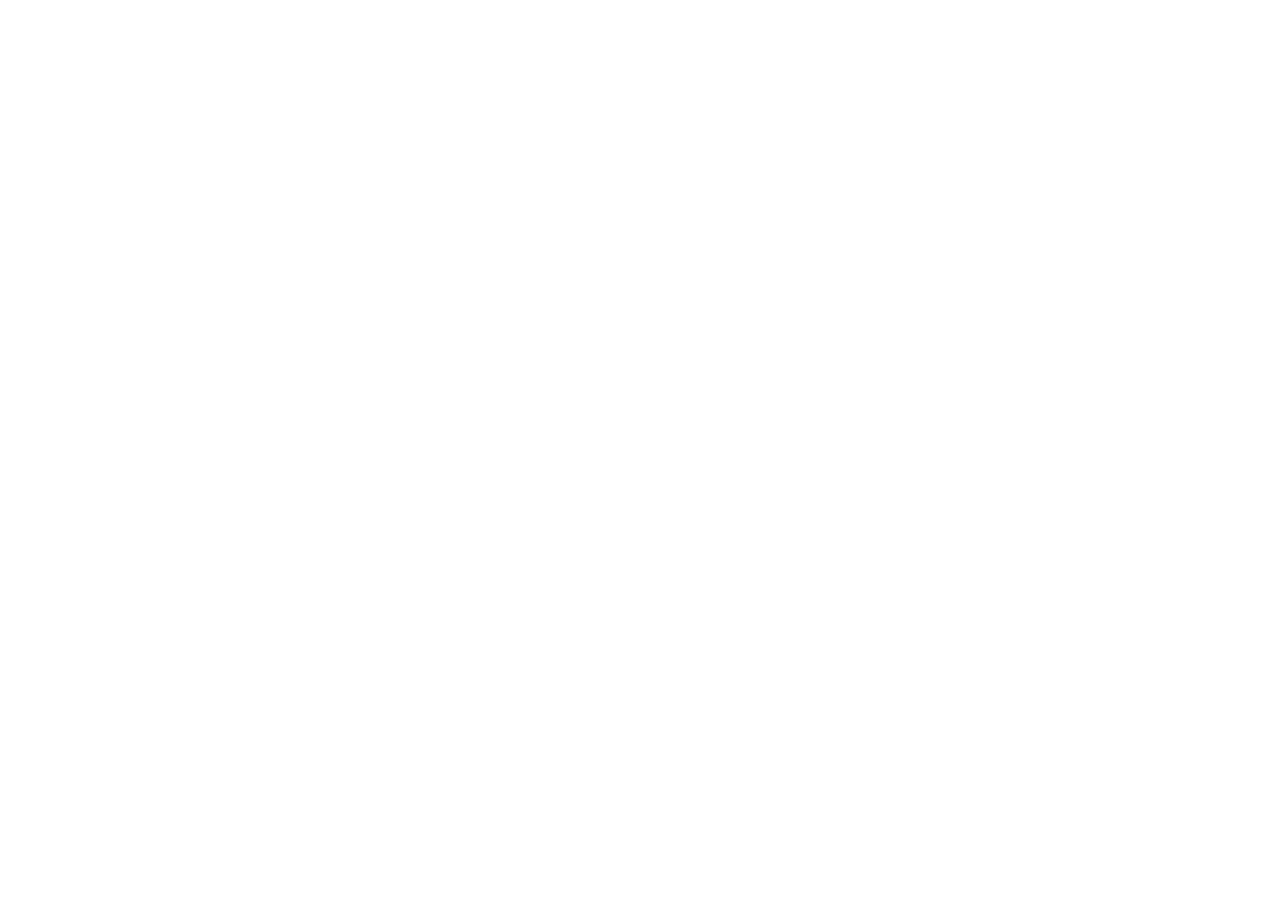
==== index.html @ 9d321643 "Update" ====
<!doctype html><html lang=""><head><meta charset="utf-8"><meta http-equiv="X-UA-Compatible" content="IE=edge"><meta name="viewport" content="width=device-width,initial-scale=1"><link rel="icon" href="/favicon.ico"><link rel="stylesheet" href="/smarteka-frontend-prod/css/base.css"><title>СМАРТЕКА</title><script defer="defer" src="/smarteka-frontend-prod/js/chunk-vendors.4769e4c1.js"></script><script defer="defer" src="/smarteka-frontend-prod/js/chunk-common.5cd771df.js"></script><script defer="defer" src="/smarteka-frontend-prod/js/index.750ee842.js"></script><link href="/smarteka-frontend-prod/css/index.c932b9e1.css" rel="stylesheet"></head><body><noscript><strong>We're sorry but СМАРТЕКА doesn't work properly without JavaScript enabled. Please enable it to continue.</strong></noscript><div id="app"></div></body></html>
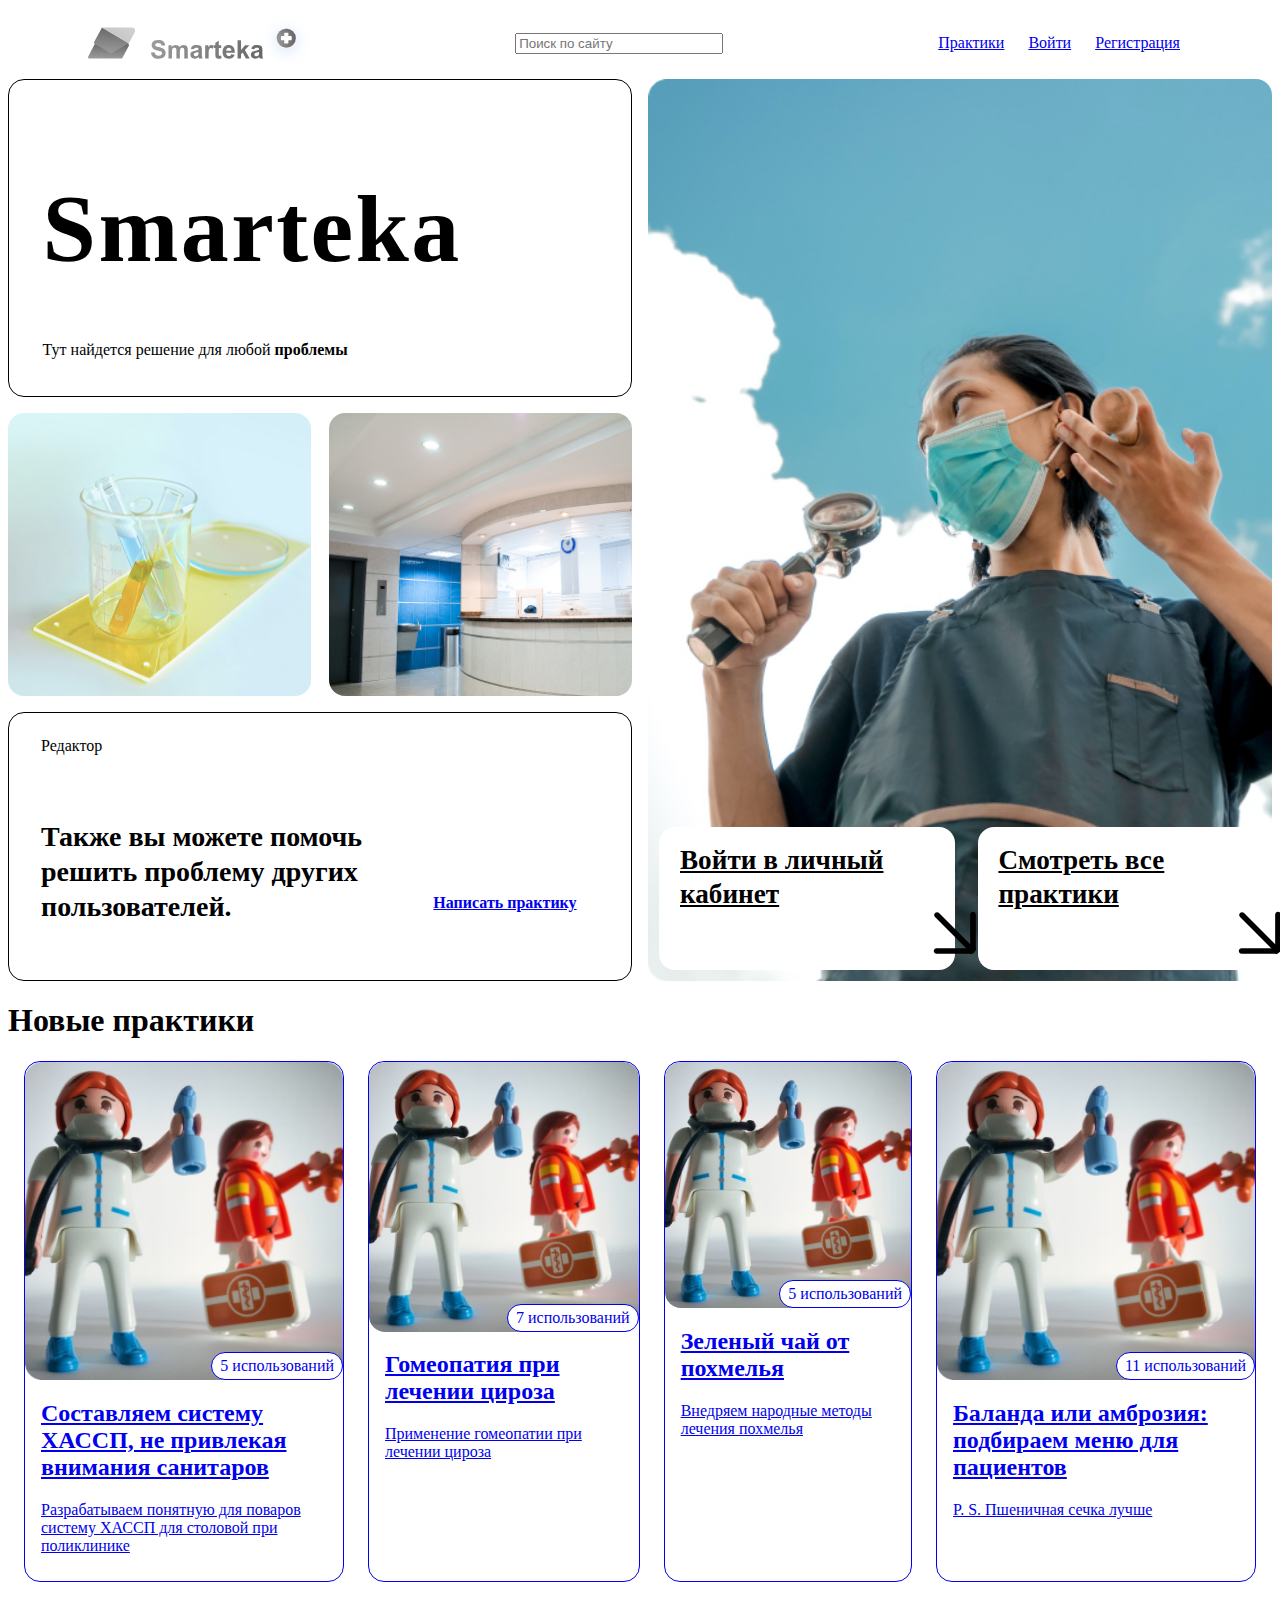
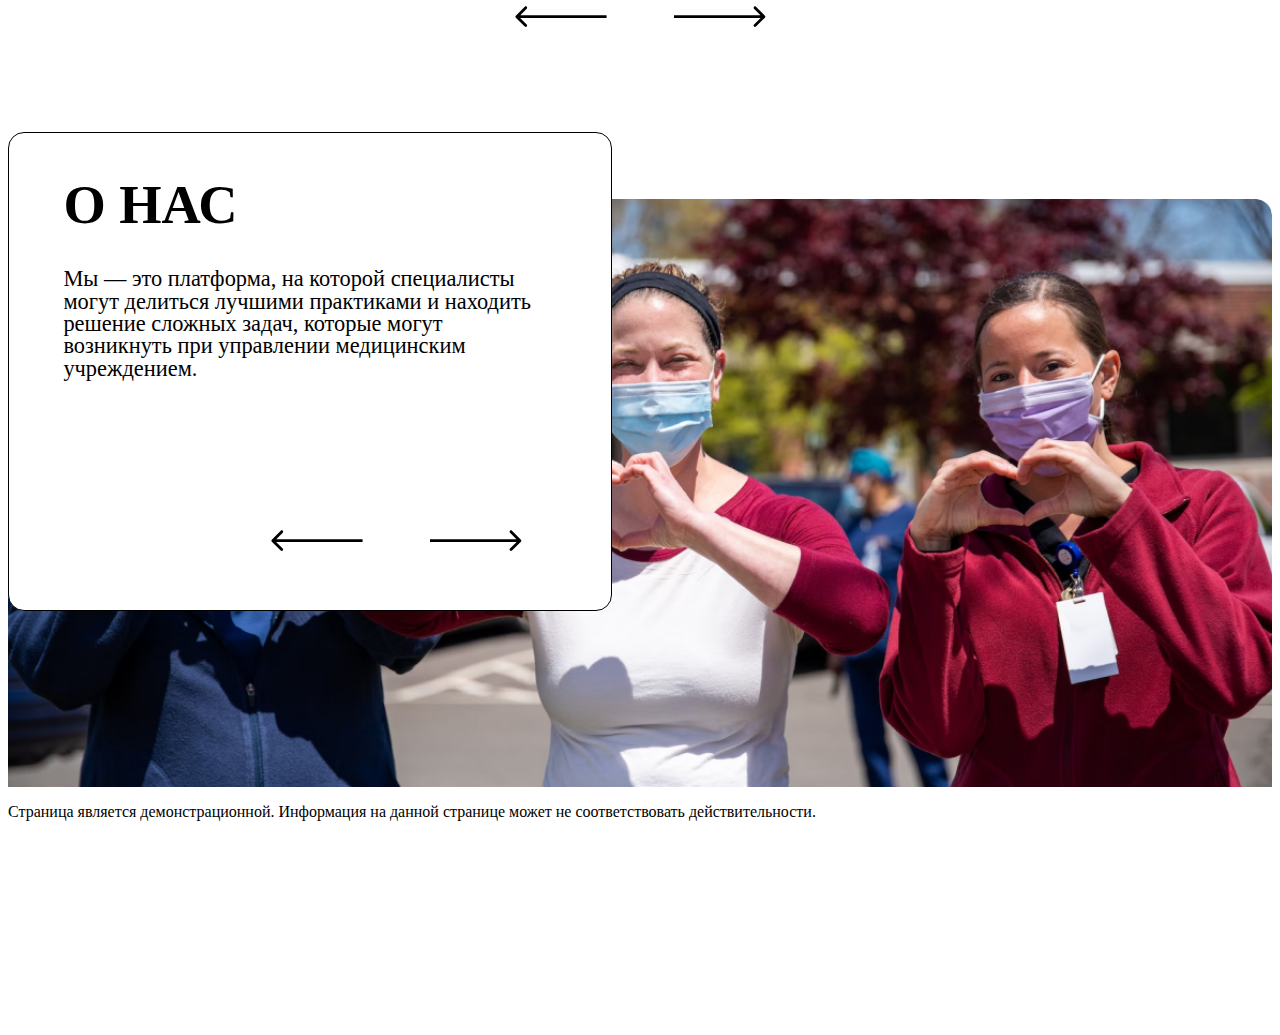
==== commit 6b10e79f: "Update" ====
--- a/index.html
+++ b/index.html
@@ -1 +1 @@
-<!doctype html><html lang=""><head><meta charset="utf-8"><meta http-equiv="X-UA-Compatible" content="IE=edge"><meta name="viewport" content="width=device-width,initial-scale=1"><link rel="icon" href="/favicon.ico"><link rel="stylesheet" href="/smarteka-frontend-prod/css/base.css"><title>СМАРТЕКА</title><script defer="defer" src="/smarteka-frontend-prod/js/chunk-vendors.4769e4c1.js"></script><script defer="defer" src="/smarteka-frontend-prod/js/chunk-common.5cd771df.js"></script><script defer="defer" src="/smarteka-frontend-prod/js/index.750ee842.js"></script><link href="/smarteka-frontend-prod/css/index.c932b9e1.css" rel="stylesheet"></head><body><noscript><strong>We're sorry but СМАРТЕКА doesn't work properly without JavaScript enabled. Please enable it to continue.</strong></noscript><div id="app"></div></body></html>+<!doctype html><html lang=""><head><meta charset="utf-8"><meta http-equiv="X-UA-Compatible" content="IE=edge"><meta name="viewport" content="width=device-width,initial-scale=1"><link rel="icon" href="/favicon.ico"><link rel="stylesheet" href="/smarteka-frontend-prod/css/base.css"><title>СМАРТЕКА</title><script defer="defer" src="/js/chunk-vendors.4769e4c1.js"></script><script defer="defer" src="/js/chunk-common.0bbe254e.js"></script><script defer="defer" src="/js/index.b83f6b61.js"></script><link href="/css/index.03f46054.css" rel="stylesheet"></head><body><noscript><strong>We're sorry but СМАРТЕКА doesn't work properly without JavaScript enabled. Please enable it to continue.</strong></noscript><div id="app"></div></body></html>--- a/css/index.03f46054.css
+++ b/css/index.03f46054.css
@@ -0,0 +1 @@
+.logo-wrapper[data-v-d3689de4]{display:inline-block;width:14em;height:3em}.search-bar-wrapper[data-v-0d0aa363]{display:inline-block}.search-bar-wrapper-max[data-v-0d0aa363]{position:relative}.search-bar[data-v-0d0aa363]{width:15em}.search-bar-max[data-v-0d0aa363]{width:100%}[data-v-ff4416e2]{fill:inherit}.modal-bg[data-v-cea46930]{position:fixed;width:100%;height:100%;top:0;left:0;z-index:9990;background-color:var(--color-modal-background);display:flex;justify-content:center;align-items:center}.modal-wrapper[data-v-cea46930]{display:inline-block;background-color:#fff;border-radius:1rem;border:.1rem solid;width:40rem;margin:auto;padding:1.4rem}.close-btn[data-v-cea46930]{width:1rem;height:1rem;display:block;margin-left:auto}.modal-title[data-v-cea46930]{font-size:3.4rem;line-height:1.25em;text-transform:uppercase;text-align:center;margin:0}.modal-subtitle[data-v-cea46930]{color:var(--color-dark-gray-2);text-align:center;margin:0;line-height:1.25em}[data-v-378e224a]{fill:inherit}.link-block-wrapper[data-v-b74192c2]{border-radius:1em;background-color:#fff;display:inline-block;transition:.25s}.link-block-wrapper[data-v-b74192c2]:hover{background-color:var(--color-accent);color:#fff;fill:#fff}.link-block[data-v-b74192c2]{padding:1em 1.3em;display:inline-block;width:100%;position:relative;color:inherit}.link-text[data-v-b74192c2]{font-size:1.7em;line-height:125%;font-weight:550;margin:0;margin-right:1em;color:inherit}.link-icon-inline[data-v-b74192c2]{display:flex;justify-content:space-evenly;align-items:center;padding:1em 1.3em}.arrow-wrapper[data-v-b74192c2]{width:2.7em;height:2.7em;margin-left:auto;margin-top:auto;fill:inherit}.login-form[data-v-4cd337a4]{display:flex;flex-direction:column;gap:1.25rem}.login-form-wrapper[data-v-4cd337a4]{margin:2.85rem 1.42rem 0}.oauth-list-wrapper a[data-v-4cd337a4]{width:4.63rem;height:4.63rem}.oauth-list-wrapper[data-v-4cd337a4]{display:flex;flex-direction:row;gap:2.9rem;justify-content:center}.link-block-wrapper[data-v-4cd337a4]{border:.1rem solid;border-color:#000}.reset-passw-link-wrapper[data-v-4cd337a4]{margin:0;text-align:center;font-size:1.14rem;line-height:1.25em}.label-content[data-v-0a98175b]{color:var(--color-dark-gray-2)}.label-composite[data-v-0a98175b]{margin:0 2.85rem}.register-form[data-v-0a98175b]{display:flex;flex-direction:column;gap:1.25rem}.register-form-wrapper[data-v-0a98175b]{margin:2.85rem 1.42rem 0}.link-block-wrapper[data-v-0a98175b]{border:.1rem solid;border-color:#000}.header-nav[data-v-44c13c86]{display:flex;align-items:center;justify-content:space-between;padding:.5em 5em;background-color:#fff;position:sticky;z-index:10;top:0;left:0}.nav-menu[data-v-44c13c86]{list-style-type:none;overflow:hidden;margin:0;padding:0}.nav-menu li[data-v-44c13c86]{float:left;margin:0 .75em}[data-v-08e8d1c5]{fill:inherit}.scroll-buttons-wrapper[data-v-28a76978]{display:flex;flex-direction:row;flex-wrap:nowrap}.btn[data-v-28a76978]{display:inline-block;width:5.8em;padding:.5em 1.4em;margin:0 .7em;cursor:pointer}.sbtn-left>svg[data-v-28a76978]{transform:scaleX(-1)}.subtitle-selection[data-v-c479b4e0]{font-weight:700}.title-block-wrapper[data-v-c479b4e0]{display:grid;grid-template-columns:1fr 1fr;grid-gap:1em;grid-template-areas:"col10 col2" "col11 col2" "col12 col2"}.title-block-wrapper>[data-v-c479b4e0]{border-radius:1em;border:.1em solid;padding:1em 2em}.title-container[data-v-c479b4e0]{grid-area:col10;padding:2.3em 2.1em}.images-container[data-v-c479b4e0]{grid-area:col11;border:0;display:flex;flex-wrap:nowrap;flex-direction:row;justify-content:space-between;gap:.33em;padding:0}.images-container>[data-v-c479b4e0]{border-radius:1em;width:calc(50% - .55em)}.editor-href-conteiner[data-v-c479b4e0]{grid-area:col12;padding-top:1.5em;padding-bottom:3.5em;background-color:var(--color-gray-1-5)}.bl-title[data-v-c479b4e0]{margin:0;color:var(--color-dark-gray-2)}.bl-description[data-v-c479b4e0]{margin:0;font-size:1.75em;line-height:125%;font-weight:700}.editor-href-menu-wrapper[data-v-c479b4e0]{display:flex;gap:2.25em;flex-direction:row;align-items:end;margin:4em 0 0}.editor-href-menu-wrapper .btn[data-v-c479b4e0]{font-weight:700}.btn[data-v-c479b4e0]{white-space:nowrap;padding:.75em 1.4em}.menu-wrapper[data-v-c479b4e0]{grid-area:col2;background-image:url(/img/img_l.f5257b90.jpg);background-size:cover;border:0;display:flex;align-items:flex-end;padding:.7rem}.menu-block[data-v-c479b4e0]{display:flex;flex-direction:row;flex-wrap:nowrap;gap:1.4rem}.p-title[data-v-c479b4e0]{font-size:6em;line-height:1em;letter-spacing:.025em;text-align:left}.p-subtitle[data-v-c479b4e0]{text-align:left;margin:2.8em 0 0;color:var(--color-dark-gray-2)}.iwt-title{position:absolute;bottom:0;border:1px solid;margin:0;padding:.25em .5em;border-radius:inherit;box-sizing:border-box}.iwt-image-wrapper{position:relative;border-radius:inherit}.iwt-image{width:100%;border-radius:inherit;display:block}.practice-content[data-v-36c53476]{border-radius:inherit;transition:.5s;border:1px solid;background-color:#fff;height:100%}.practice-wrapper a:hover .practice-content[data-v-36c53476]{transform:translate(-.75em,-.75em)}.practice-wrapper a[data-v-36c53476]:before{content:"";border-radius:inherit;transition:.5s;position:absolute;right:0;bottom:0;width:100%;height:100%;z-index:-1}.practice-wrapper a[data-v-36c53476]:hover:before{content:"";border-radius:inherit;background-color:var(--color-accent);right:.25em;bottom:.25em}.practice-card-title-wrapper[data-v-36c53476]{padding:0 1em .5em}.card-title[data-v-36c53476]{font-weight:700}.practice-wrapper a[data-v-36c53476]{border-radius:inherit;position:relative}.practice-wrapper[data-v-36c53476]{display:inline-block;max-width:20em;border-radius:1em}.st-footer[data-v-58c3fdcb]{background-color:var(--color-gray-1);display:inline-block;width:100%;height:15em}.practices-list-wrapper{display:flex;gap:1.5em;justify-content:center;margin:1em}.practices-block-wrapper .scroll-btns-wrapper{margin:auto;display:flex;justify-content:center}.about-us-wrapper{margin-top:5.7em;position:relative;overflow:hidden}.about-us-wrapper .scroll-btns-wrapper{margin-left:auto;float:right}.about-us-content{border:.1em solid;border-radius:1rem;padding:2.8rem 3.4rem;display:inline-block;max-width:39%;background-color:#fff;margin-bottom:11rem}.about-us-content .bl-title{font-size:3.4rem;line-height:1em;text-transform:uppercase;margin:0;padding:0}.about-us-content .bl-description{color:var(--color-dark-gray-2);font-size:1.4rem;line-height:1em;margin:1.6em 0 6.25em}.about-us-bg-container{position:absolute;top:4.2em;border-radius:1rem 1rem 0 0;z-index:-1;overflow:hidden;width:100%}.about-us-bg{width:100%;border-radius:inherit}.content{margin-bottom:0}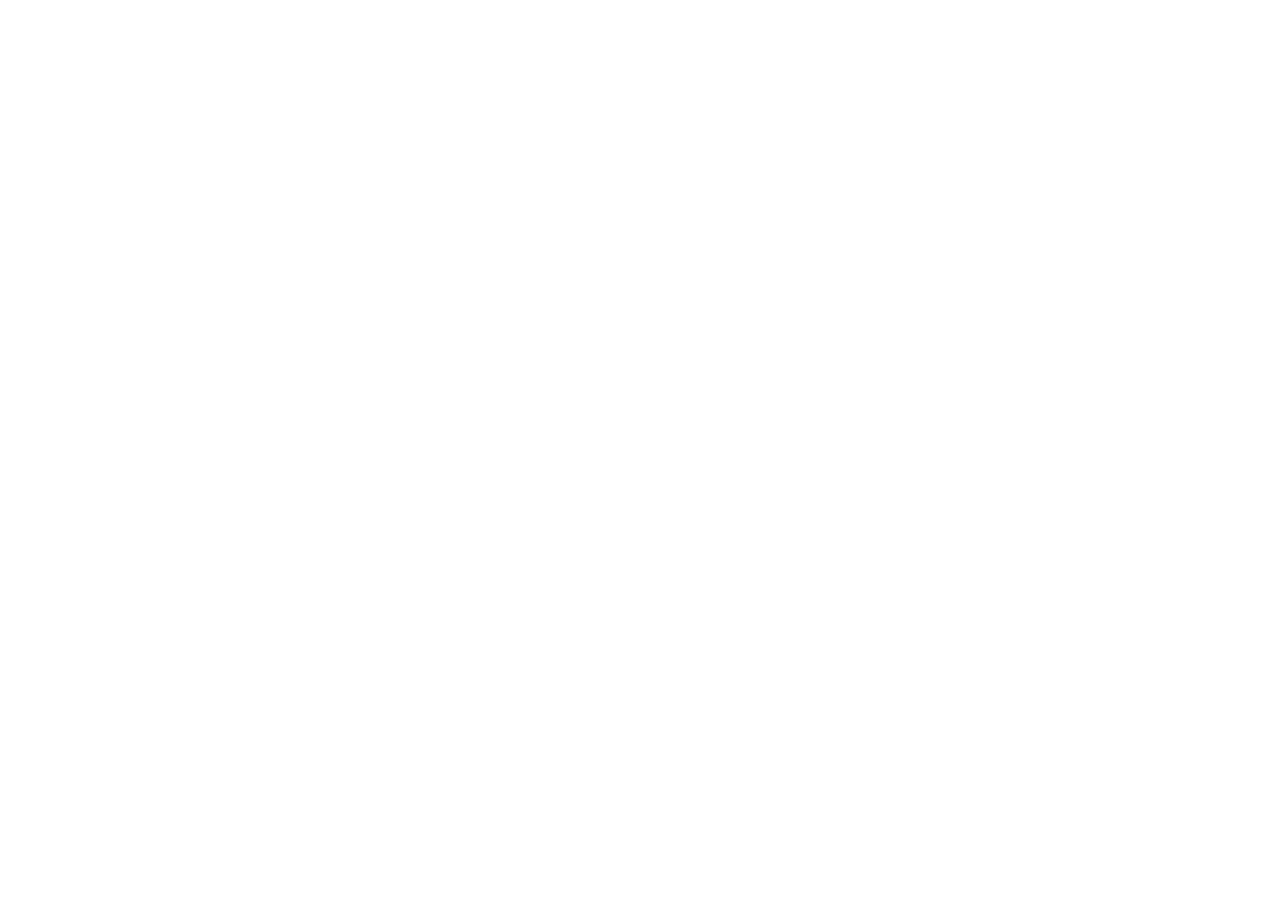
==== commit 305bff65: "Update" ====
--- a/index.html
+++ b/index.html
@@ -1 +1 @@
-<!doctype html><html lang=""><head><meta charset="utf-8"><meta http-equiv="X-UA-Compatible" content="IE=edge"><meta name="viewport" content="width=device-width,initial-scale=1"><link rel="icon" href="/favicon.ico"><link rel="stylesheet" href="/smarteka-frontend-prod/css/base.css"><title>СМАРТЕКА</title><script defer="defer" src="/js/chunk-vendors.4769e4c1.js"></script><script defer="defer" src="/js/chunk-common.0bbe254e.js"></script><script defer="defer" src="/js/index.b83f6b61.js"></script><link href="/css/index.03f46054.css" rel="stylesheet"></head><body><noscript><strong>We're sorry but СМАРТЕКА doesn't work properly without JavaScript enabled. Please enable it to continue.</strong></noscript><div id="app"></div></body></html>+<!doctype html><html lang=""><head><meta charset="utf-8"><meta http-equiv="X-UA-Compatible" content="IE=edge"><meta name="viewport" content="width=device-width,initial-scale=1"><link rel="icon" href="/favicon.ico"><link rel="stylesheet" href="/smarteka-frontend-prod/css/base.css"><title>СМАРТЕКА</title><script defer="defer" src="/smarteka-frontend-prod/js/chunk-vendors.4769e4c1.js"></script><script defer="defer" src="/smarteka-frontend-prod/js/chunk-common.0bbe254e.js"></script><script defer="defer" src="/smarteka-frontend-prod/js/index.1ed78464.js"></script><link href="/smarteka-frontend-prod/css/index.a2422d63.css" rel="stylesheet"></head><body><noscript><strong>We're sorry but СМАРТЕКА doesn't work properly without JavaScript enabled. Please enable it to continue.</strong></noscript><div id="app"></div></body></html>